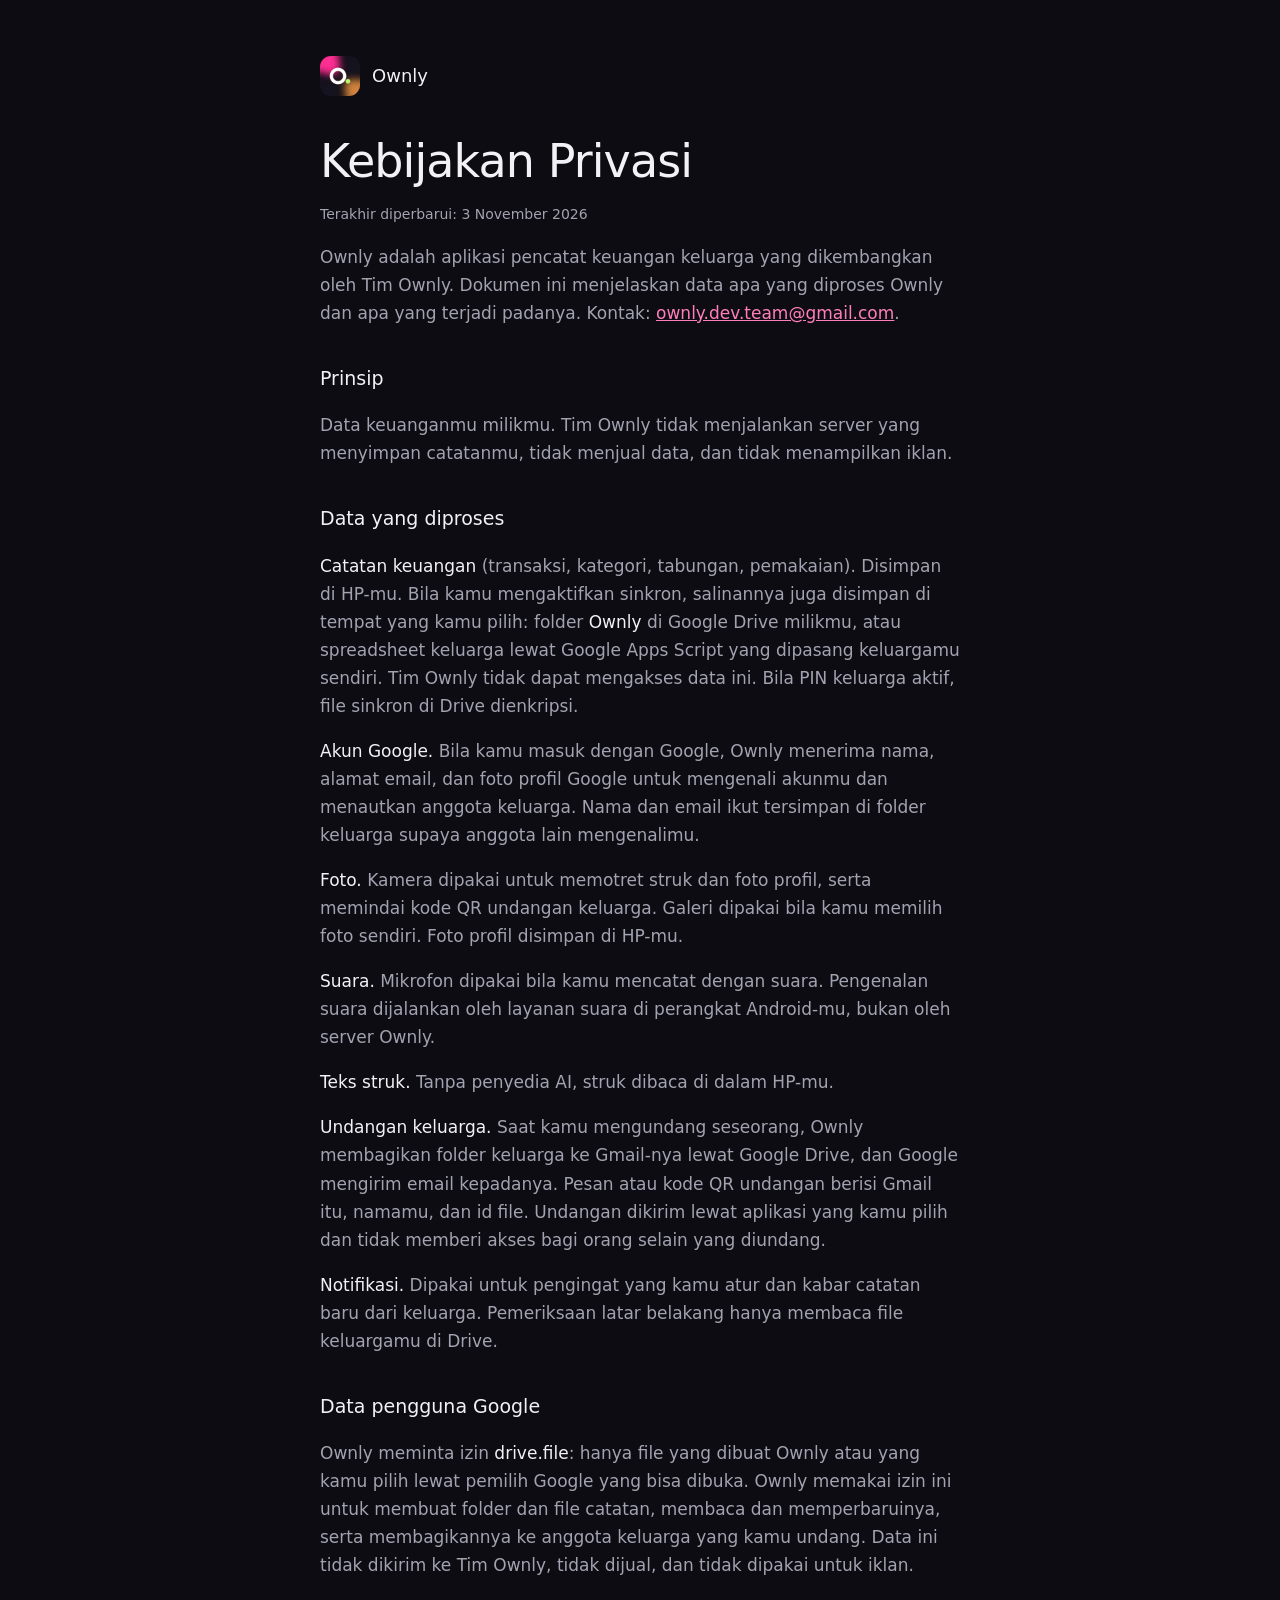
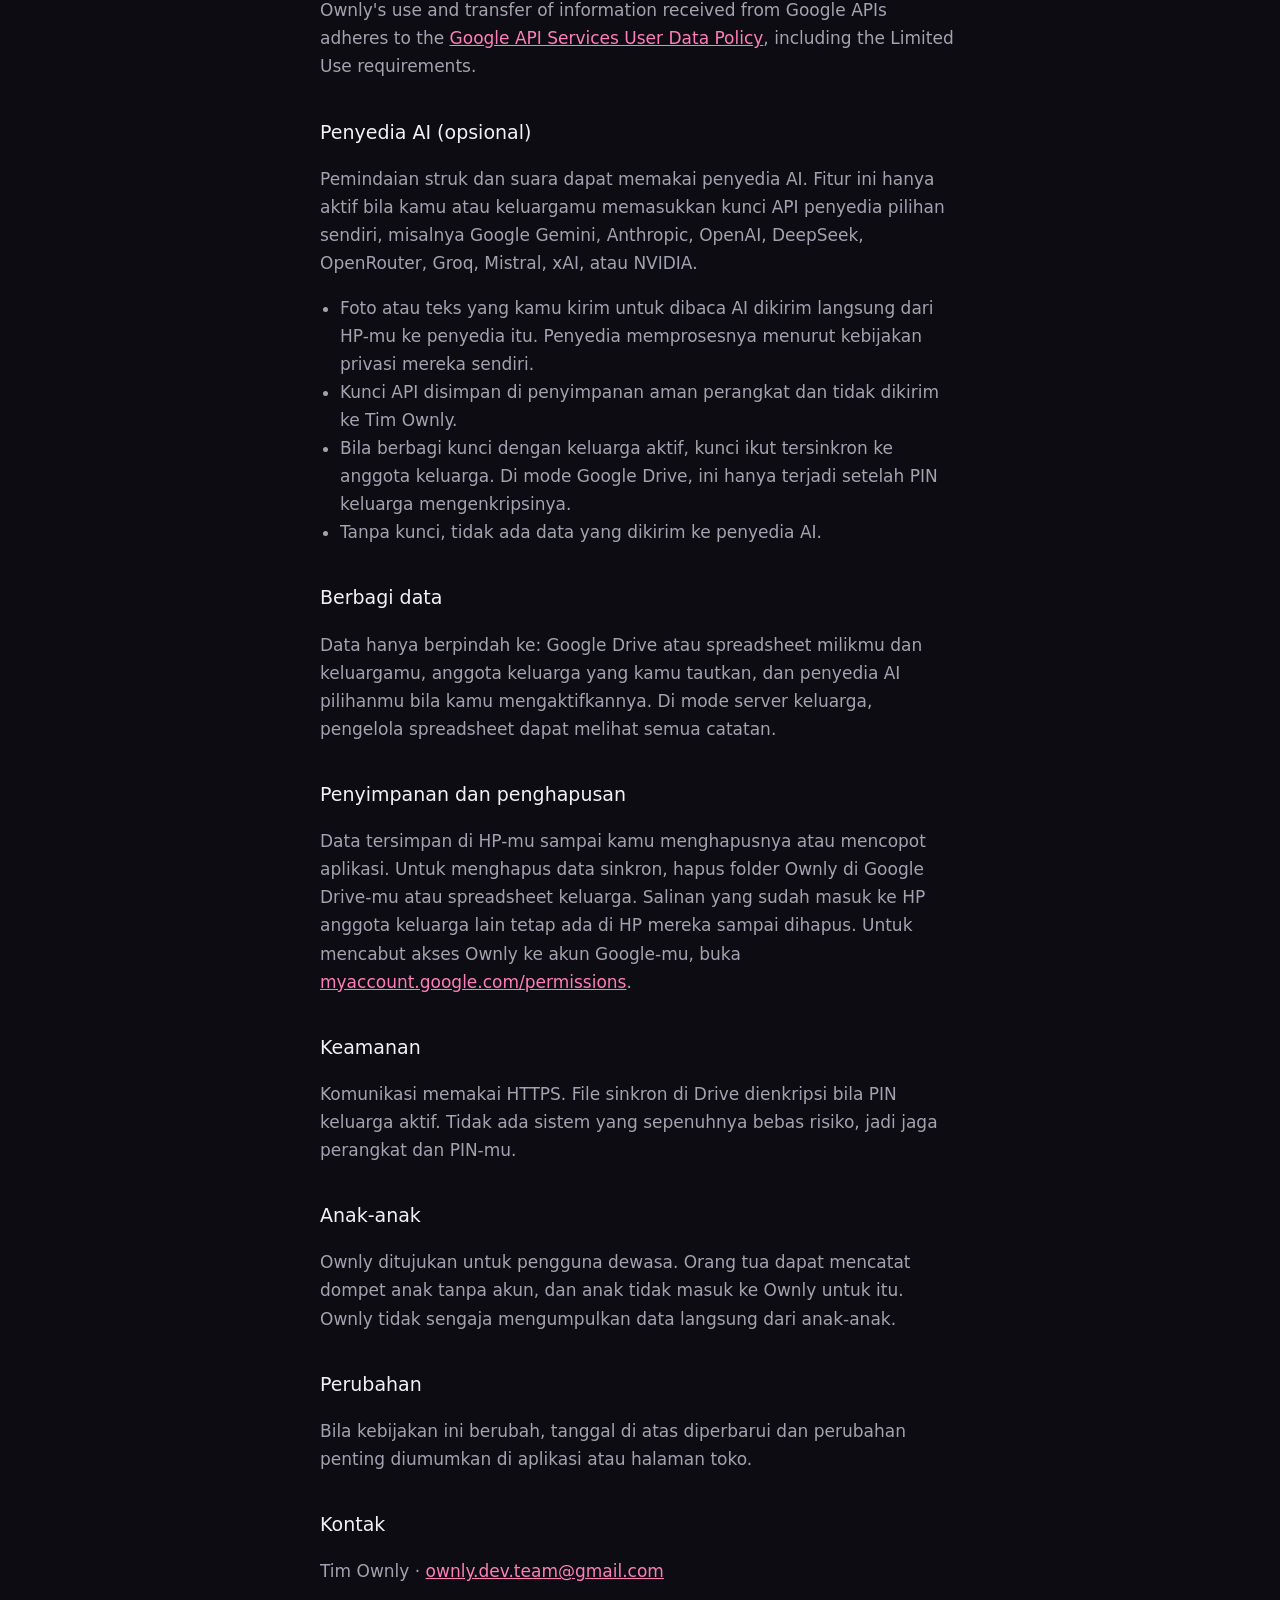
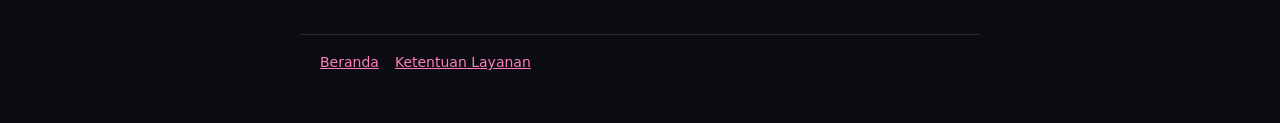
==== ownly/privacy/index.html @ ab2891a3 "Halaman publik Ownly: beranda, kebijakan privasi, ketentuan layanan Co-Authored-By: Claude Opus 5.5 " ====
<!doctype html>
<html lang="id">
<head>
<meta charset="utf-8">
<meta name="viewport" content="width=device-width, initial-scale=1">
<title>Kebijakan Privasi Ownly</title>
<link rel="icon" href="../logo.png">
<link rel="stylesheet" href="../style.css">
</head>
<body>
<main>
  <a class="brand" href="../"><img src="../logo.png" alt="">Ownly</a>
  <h1 style="margin-top:40px">Kebijakan Privasi</h1>
  <p class="updated">Terakhir diperbarui: 3 November 2026</p>
  <p>Ownly adalah aplikasi pencatat keuangan keluarga yang dikembangkan oleh Tim Ownly. Dokumen ini menjelaskan data apa yang diproses Ownly dan apa yang terjadi padanya. Kontak: <a href="mailto:ownly.dev.team@gmail.com">ownly.dev.team@gmail.com</a>.</p>

  <h2>Prinsip</h2>
  <p>Data keuanganmu milikmu. Tim Ownly tidak menjalankan server yang menyimpan catatanmu, tidak menjual data, dan tidak menampilkan iklan.</p>

  <h2>Data yang diproses</h2>
  <p><strong>Catatan keuangan</strong> (transaksi, kategori, tabungan, pemakaian). Disimpan di HP-mu. Bila kamu mengaktifkan sinkron, salinannya juga disimpan di tempat yang kamu pilih: folder <strong>Ownly</strong> di Google Drive milikmu, atau spreadsheet keluarga lewat Google Apps Script yang dipasang keluargamu sendiri. Tim Ownly tidak dapat mengakses data ini. Bila PIN keluarga aktif, file sinkron di Drive dienkripsi.</p>
  <p><strong>Akun Google.</strong> Bila kamu masuk dengan Google, Ownly menerima nama, alamat email, dan foto profil Google untuk mengenali akunmu dan menautkan anggota keluarga. Nama dan email ikut tersimpan di folder keluarga supaya anggota lain mengenalimu.</p>
  <p><strong>Foto.</strong> Kamera dipakai untuk memotret struk dan foto profil, serta memindai kode QR undangan keluarga. Galeri dipakai bila kamu memilih foto sendiri. Foto profil disimpan di HP-mu.</p>
  <p><strong>Suara.</strong> Mikrofon dipakai bila kamu mencatat dengan suara. Pengenalan suara dijalankan oleh layanan suara di perangkat Android-mu, bukan oleh server Ownly.</p>
  <p><strong>Teks struk.</strong> Tanpa penyedia AI, struk dibaca di dalam HP-mu.</p>
  <p><strong>Undangan keluarga.</strong> Saat kamu mengundang seseorang, Ownly membagikan folder keluarga ke Gmail-nya lewat Google Drive, dan Google mengirim email kepadanya. Pesan atau kode QR undangan berisi Gmail itu, namamu, dan id file. Undangan dikirim lewat aplikasi yang kamu pilih dan tidak memberi akses bagi orang selain yang diundang.</p>
  <p><strong>Notifikasi.</strong> Dipakai untuk pengingat yang kamu atur dan kabar catatan baru dari keluarga. Pemeriksaan latar belakang hanya membaca file keluargamu di Drive.</p>

  <h2>Data pengguna Google</h2>
  <p>Ownly meminta izin <strong>drive.file</strong>: hanya file yang dibuat Ownly atau yang kamu pilih lewat pemilih Google yang bisa dibuka. Ownly memakai izin ini untuk membuat folder dan file catatan, membaca dan memperbaruinya, serta membagikannya ke anggota keluarga yang kamu undang. Data ini tidak dikirim ke Tim Ownly, tidak dijual, dan tidak dipakai untuk iklan.</p>
  <p lang="en">Ownly's use and transfer of information received from Google APIs adheres to the <a href="https://developers.google.com/terms/api-services-user-data-policy">Google API Services User Data Policy</a>, including the Limited Use requirements.</p>

  <h2>Penyedia AI (opsional)</h2>
  <p>Pemindaian struk dan suara dapat memakai penyedia AI. Fitur ini hanya aktif bila kamu atau keluargamu memasukkan kunci API penyedia pilihan sendiri, misalnya Google Gemini, Anthropic, OpenAI, DeepSeek, OpenRouter, Groq, Mistral, xAI, atau NVIDIA.</p>
  <ul>
    <li>Foto atau teks yang kamu kirim untuk dibaca AI dikirim langsung dari HP-mu ke penyedia itu. Penyedia memprosesnya menurut kebijakan privasi mereka sendiri.</li>
    <li>Kunci API disimpan di penyimpanan aman perangkat dan tidak dikirim ke Tim Ownly.</li>
    <li>Bila berbagi kunci dengan keluarga aktif, kunci ikut tersinkron ke anggota keluarga. Di mode Google Drive, ini hanya terjadi setelah PIN keluarga mengenkripsinya.</li>
    <li>Tanpa kunci, tidak ada data yang dikirim ke penyedia AI.</li>
  </ul>

  <h2>Berbagi data</h2>
  <p>Data hanya berpindah ke: Google Drive atau spreadsheet milikmu dan keluargamu, anggota keluarga yang kamu tautkan, dan penyedia AI pilihanmu bila kamu mengaktifkannya. Di mode server keluarga, pengelola spreadsheet dapat melihat semua catatan.</p>

  <h2>Penyimpanan dan penghapusan</h2>
  <p>Data tersimpan di HP-mu sampai kamu menghapusnya atau mencopot aplikasi. Untuk menghapus data sinkron, hapus folder Ownly di Google Drive-mu atau spreadsheet keluarga. Salinan yang sudah masuk ke HP anggota keluarga lain tetap ada di HP mereka sampai dihapus. Untuk mencabut akses Ownly ke akun Google-mu, buka <a href="https://myaccount.google.com/permissions">myaccount.google.com/permissions</a>.</p>

  <h2>Keamanan</h2>
  <p>Komunikasi memakai HTTPS. File sinkron di Drive dienkripsi bila PIN keluarga aktif. Tidak ada sistem yang sepenuhnya bebas risiko, jadi jaga perangkat dan PIN-mu.</p>

  <h2>Anak-anak</h2>
  <p>Ownly ditujukan untuk pengguna dewasa. Orang tua dapat mencatat dompet anak tanpa akun, dan anak tidak masuk ke Ownly untuk itu. Ownly tidak sengaja mengumpulkan data langsung dari anak-anak.</p>

  <h2>Perubahan</h2>
  <p>Bila kebijakan ini berubah, tanggal di atas diperbarui dan perubahan penting diumumkan di aplikasi atau halaman toko.</p>

  <h2>Kontak</h2>
  <p>Tim Ownly · <a href="mailto:ownly.dev.team@gmail.com">ownly.dev.team@gmail.com</a></p>
</main>
<footer>
  <a href="../">Beranda</a><a href="../terms/">Ketentuan Layanan</a>
</footer>
</body>
</html>
---- ownly/style.css ----
:root {
  --ground: #0C0C12;
  --card: #16161F;
  --text: #F2F1F6;
  --muted: #A3A2B0;
  --line: #2A2A36;
  --accent: #FF7EB9;
}
* { box-sizing: border-box; }
body { margin: 0; background: var(--ground); color: var(--text); font: 300 17px/1.65 'Inter Tight', system-ui, -apple-system, 'Segoe UI', Roboto, sans-serif; }
main, footer { max-width: 680px; margin: 0 auto; padding: 0 20px; }
main { padding-top: 56px; padding-bottom: 32px; }
.brand { display: flex; align-items: center; gap: 12px; color: var(--text); text-decoration: none; font-weight: 500; font-size: 18px; }
.brand img { width: 40px; height: 40px; border-radius: 11px; }
.kicker { color: var(--accent); font-size: 14px; font-weight: 500; margin: 40px 0 0; }
h1 { font-weight: 300; font-size: clamp(34px, 8vw, 46px); line-height: 1.1; letter-spacing: -0.02em; margin: 8px 0 16px; }
h2 { font-weight: 500; font-size: 19px; margin: 36px 0 8px; }
p, li { color: var(--muted); }
strong { color: var(--text); font-weight: 500; }
ul { padding-left: 20px; }
a { color: var(--accent); }
.card { background: var(--card); border-radius: 24px; padding: 8px 22px 16px; margin-top: 24px; }
.card h2 { margin-top: 16px; }
.updated { font-size: 14px; }
footer { padding-top: 16px; padding-bottom: 48px; border-top: 1px solid var(--line); font-size: 14px; color: var(--muted); }
footer a { margin-right: 16px; }
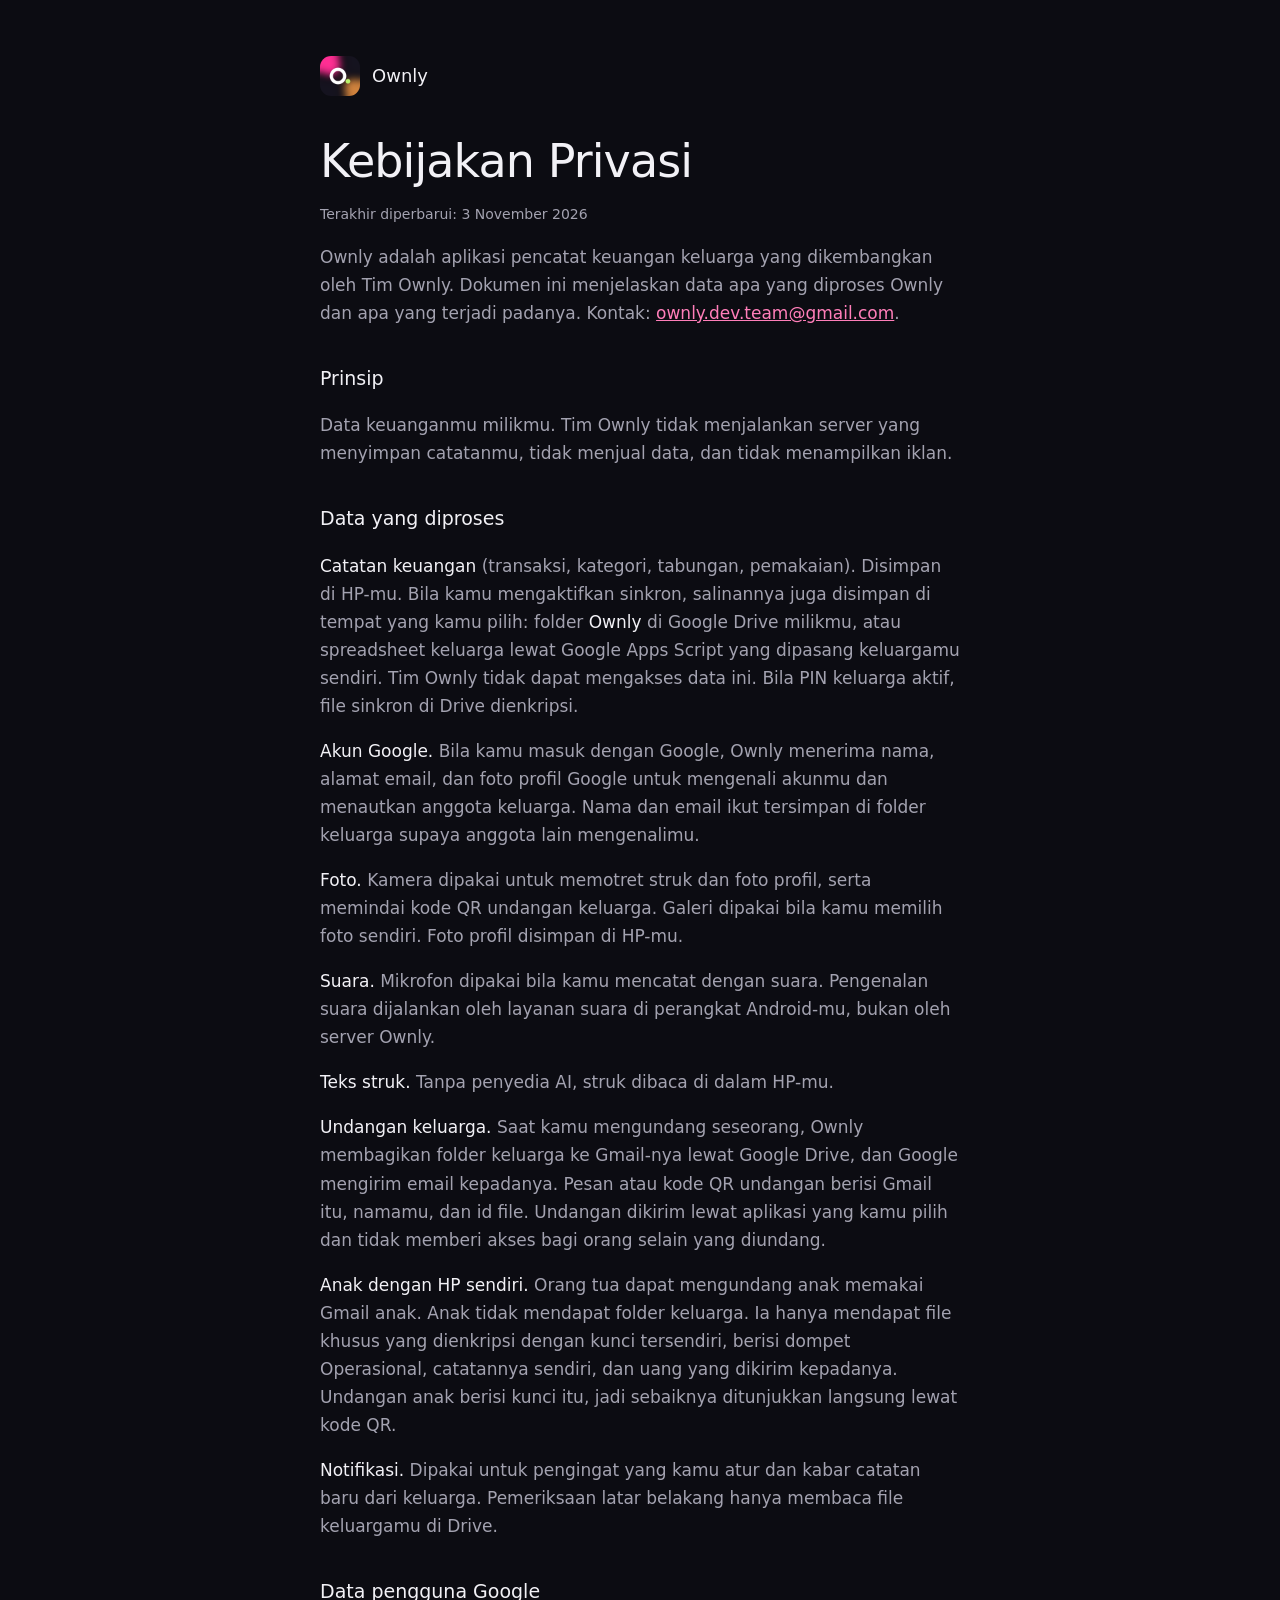
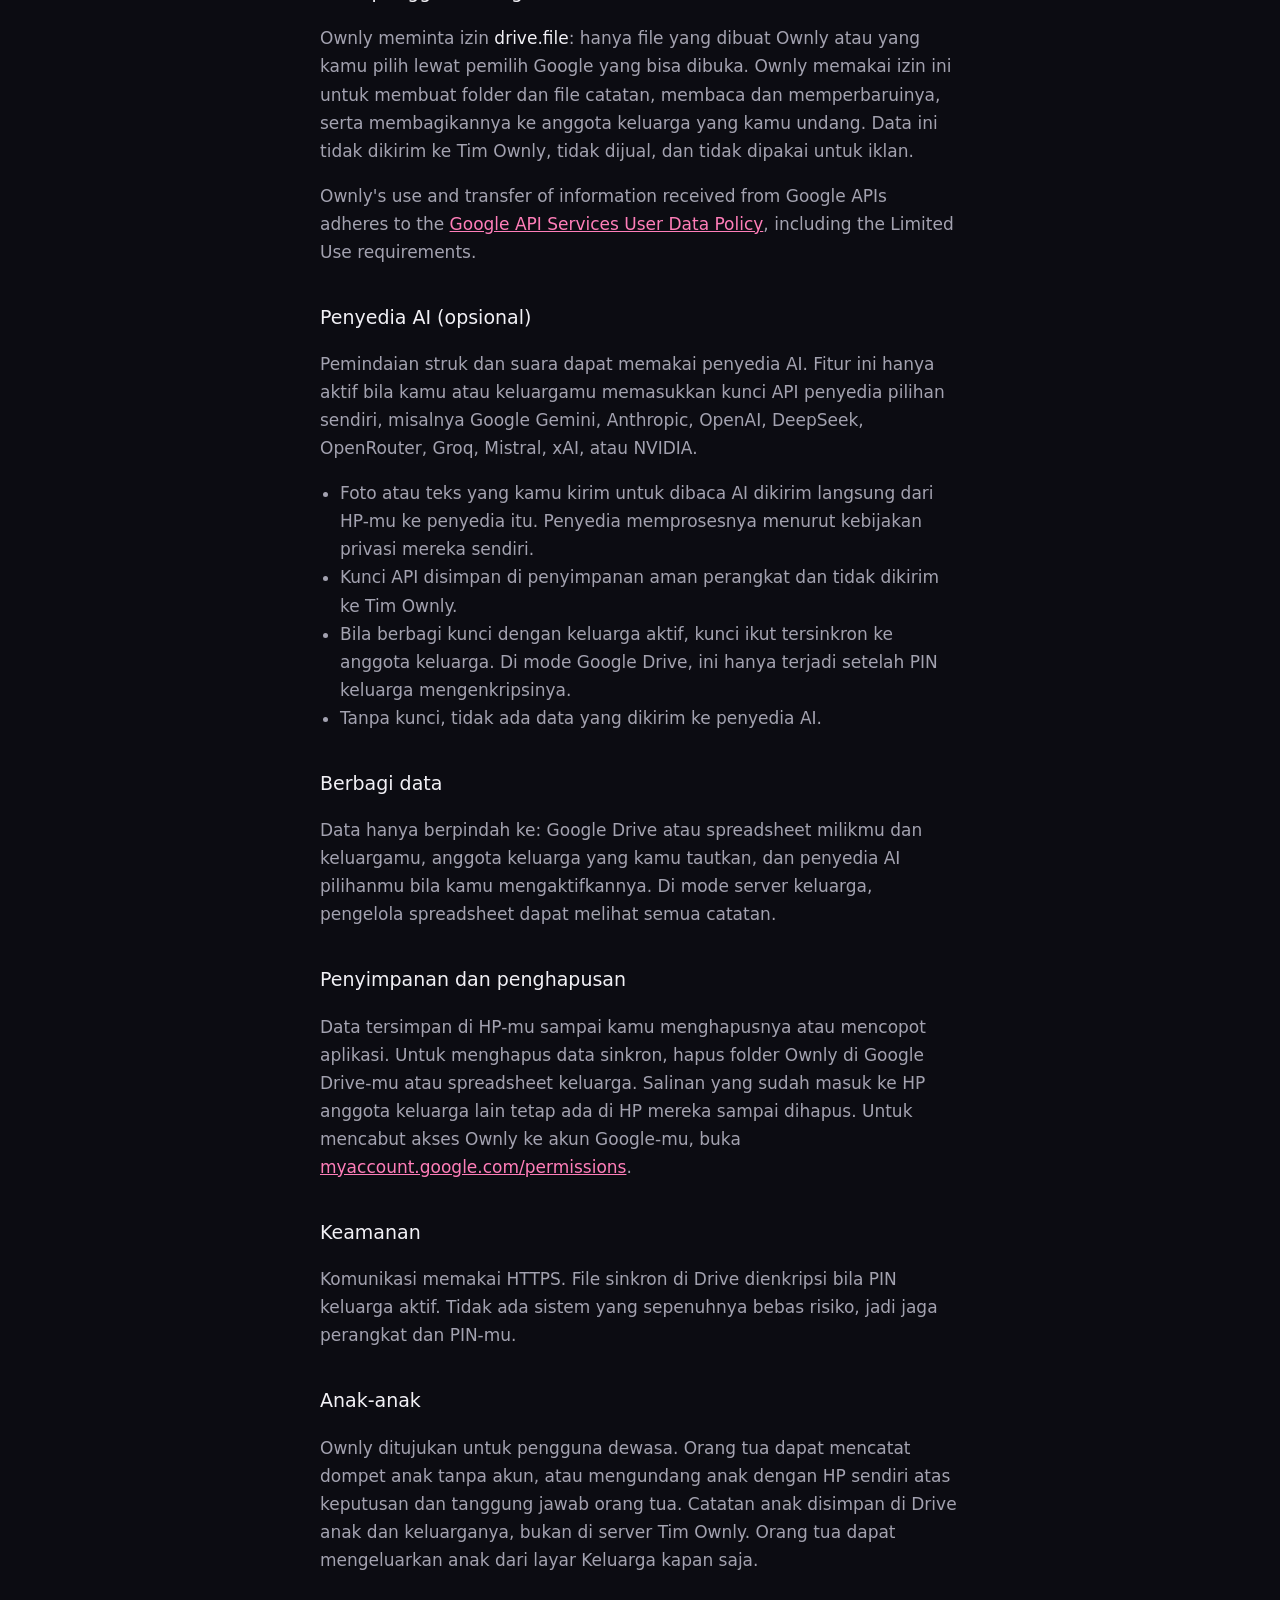
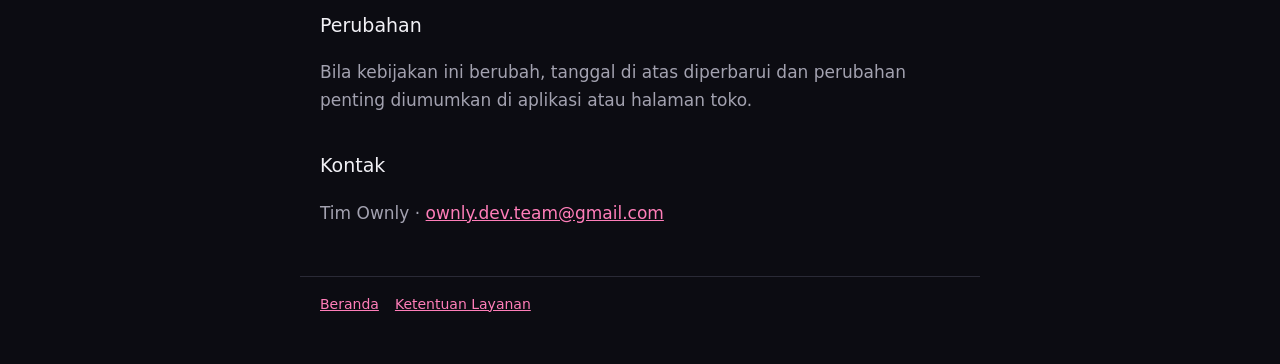
==== commit 198b607c: "Privasi: anak dengan HP sendiri Co-Authored-By: Claude Opus 5.5 <noreply@anthropic.com>" ====
--- a/ownly/privacy/index.html
+++ b/ownly/privacy/index.html
@@ -24,6 +24,7 @@
   <p><strong>Suara.</strong> Mikrofon dipakai bila kamu mencatat dengan suara. Pengenalan suara dijalankan oleh layanan suara di perangkat Android-mu, bukan oleh server Ownly.</p>
   <p><strong>Teks struk.</strong> Tanpa penyedia AI, struk dibaca di dalam HP-mu.</p>
   <p><strong>Undangan keluarga.</strong> Saat kamu mengundang seseorang, Ownly membagikan folder keluarga ke Gmail-nya lewat Google Drive, dan Google mengirim email kepadanya. Pesan atau kode QR undangan berisi Gmail itu, namamu, dan id file. Undangan dikirim lewat aplikasi yang kamu pilih dan tidak memberi akses bagi orang selain yang diundang.</p>
+  <p><strong>Anak dengan HP sendiri.</strong> Orang tua dapat mengundang anak memakai Gmail anak. Anak tidak mendapat folder keluarga. Ia hanya mendapat file khusus yang dienkripsi dengan kunci tersendiri, berisi dompet Operasional, catatannya sendiri, dan uang yang dikirim kepadanya. Undangan anak berisi kunci itu, jadi sebaiknya ditunjukkan langsung lewat kode QR.</p>
   <p><strong>Notifikasi.</strong> Dipakai untuk pengingat yang kamu atur dan kabar catatan baru dari keluarga. Pemeriksaan latar belakang hanya membaca file keluargamu di Drive.</p>
 
   <h2>Data pengguna Google</h2>
@@ -49,7 +50,7 @@
   <p>Komunikasi memakai HTTPS. File sinkron di Drive dienkripsi bila PIN keluarga aktif. Tidak ada sistem yang sepenuhnya bebas risiko, jadi jaga perangkat dan PIN-mu.</p>
 
   <h2>Anak-anak</h2>
-  <p>Ownly ditujukan untuk pengguna dewasa. Orang tua dapat mencatat dompet anak tanpa akun, dan anak tidak masuk ke Ownly untuk itu. Ownly tidak sengaja mengumpulkan data langsung dari anak-anak.</p>
+  <p>Ownly ditujukan untuk pengguna dewasa. Orang tua dapat mencatat dompet anak tanpa akun, atau mengundang anak dengan HP sendiri atas keputusan dan tanggung jawab orang tua. Catatan anak disimpan di Drive anak dan keluarganya, bukan di server Tim Ownly. Orang tua dapat mengeluarkan anak dari layar Keluarga kapan saja.</p>
 
   <h2>Perubahan</h2>
   <p>Bila kebijakan ini berubah, tanggal di atas diperbarui dan perubahan penting diumumkan di aplikasi atau halaman toko.</p>
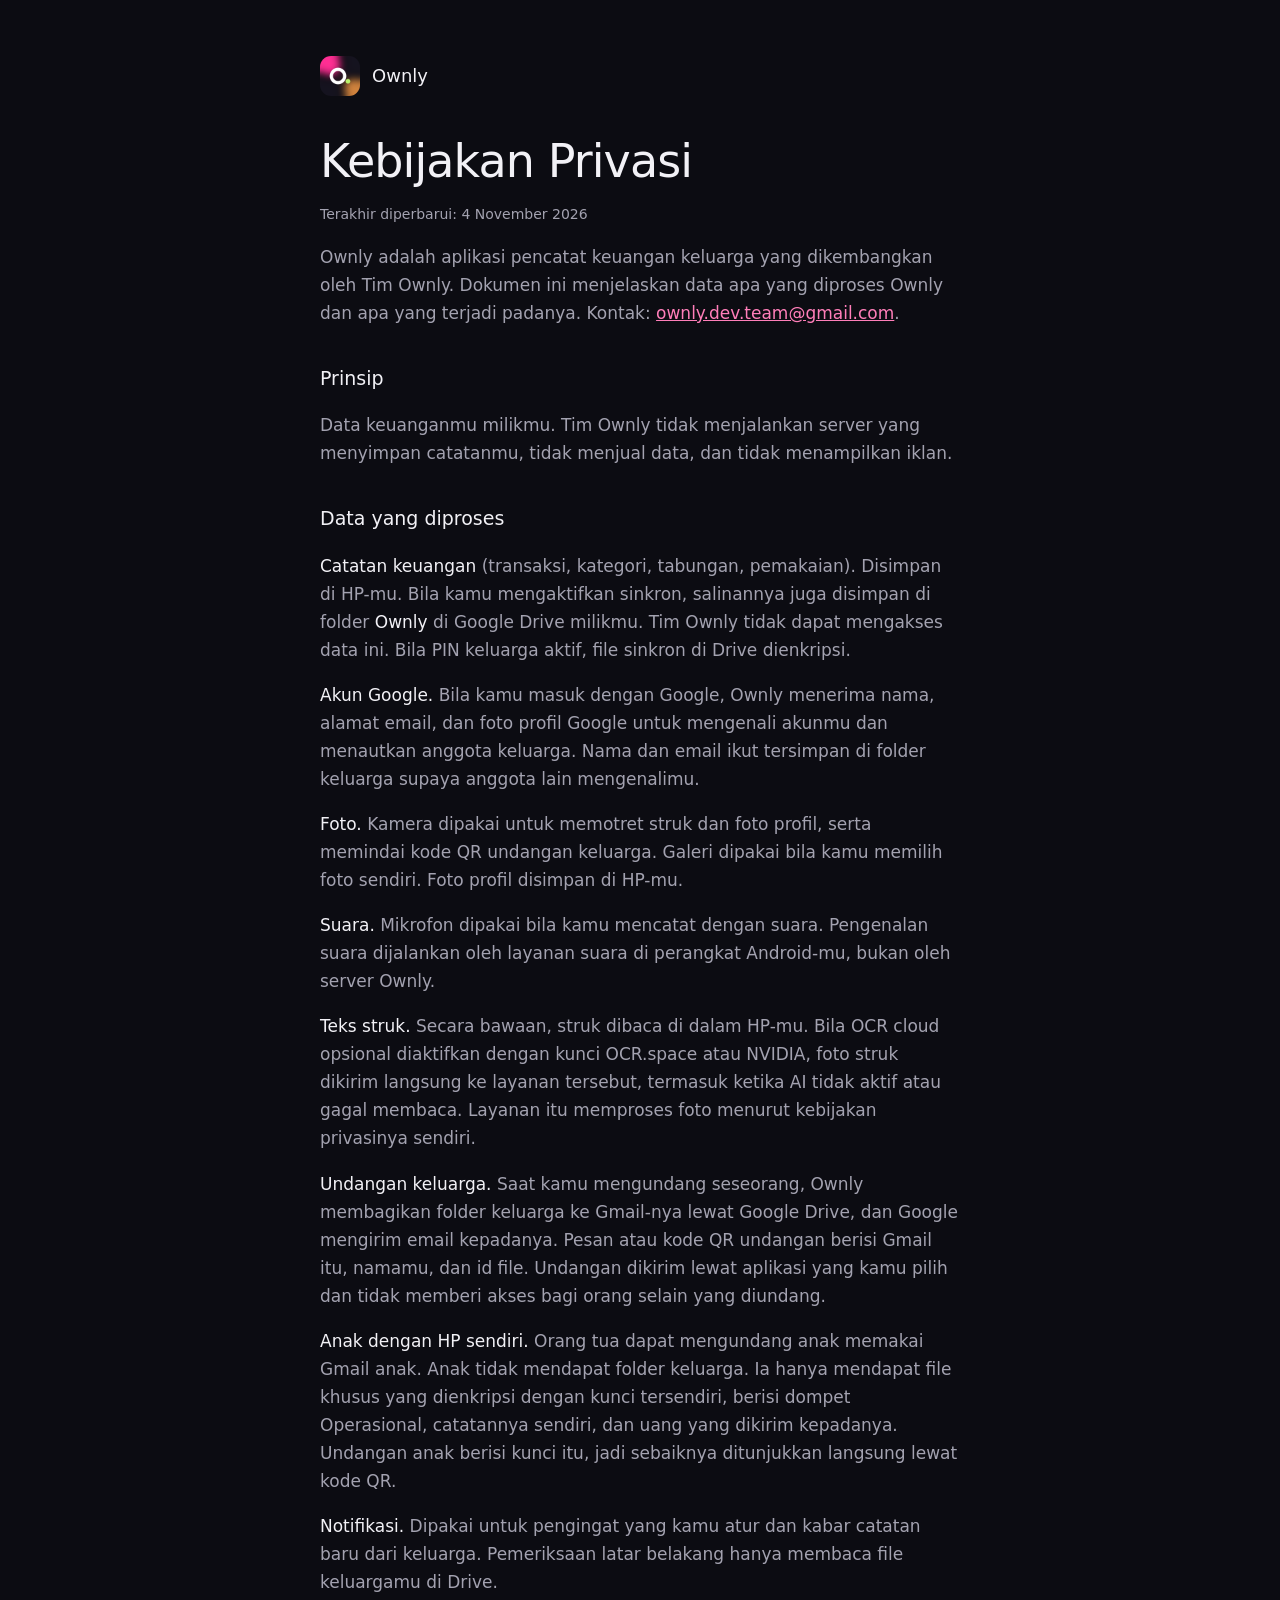
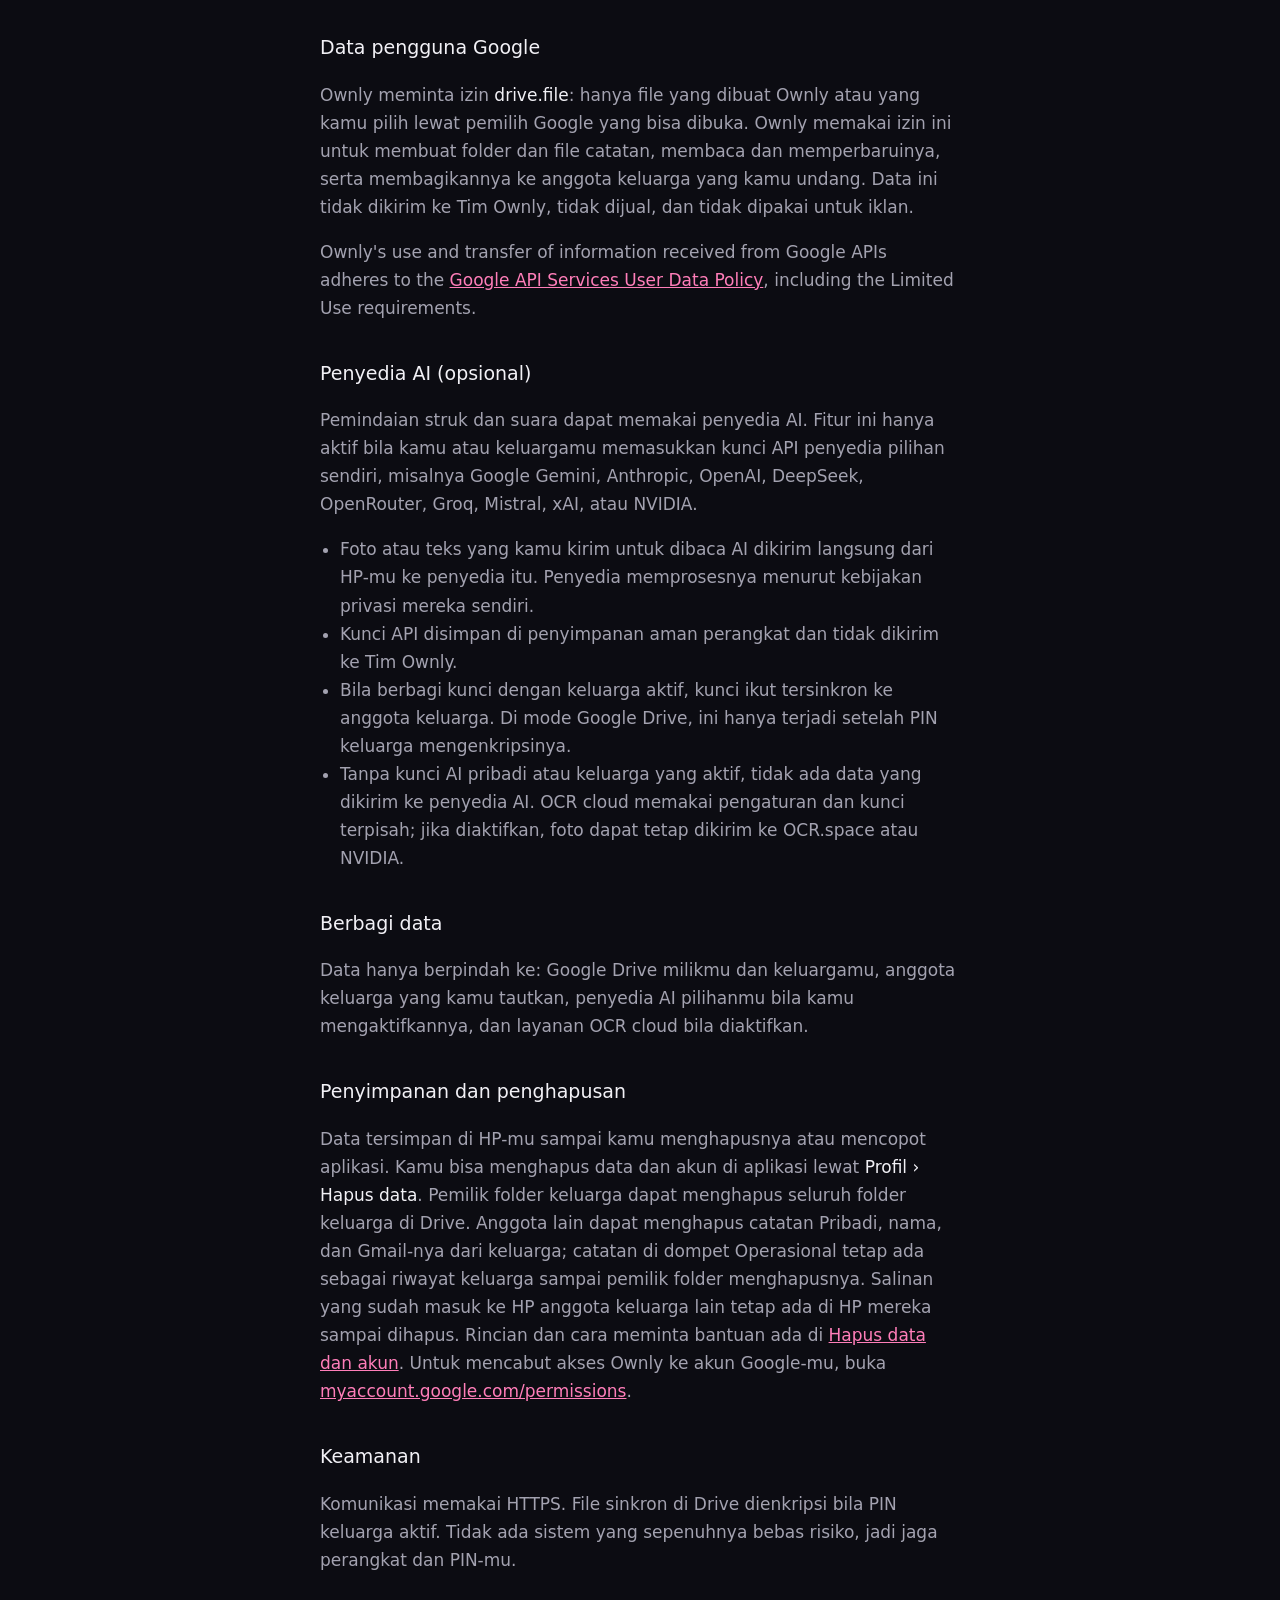
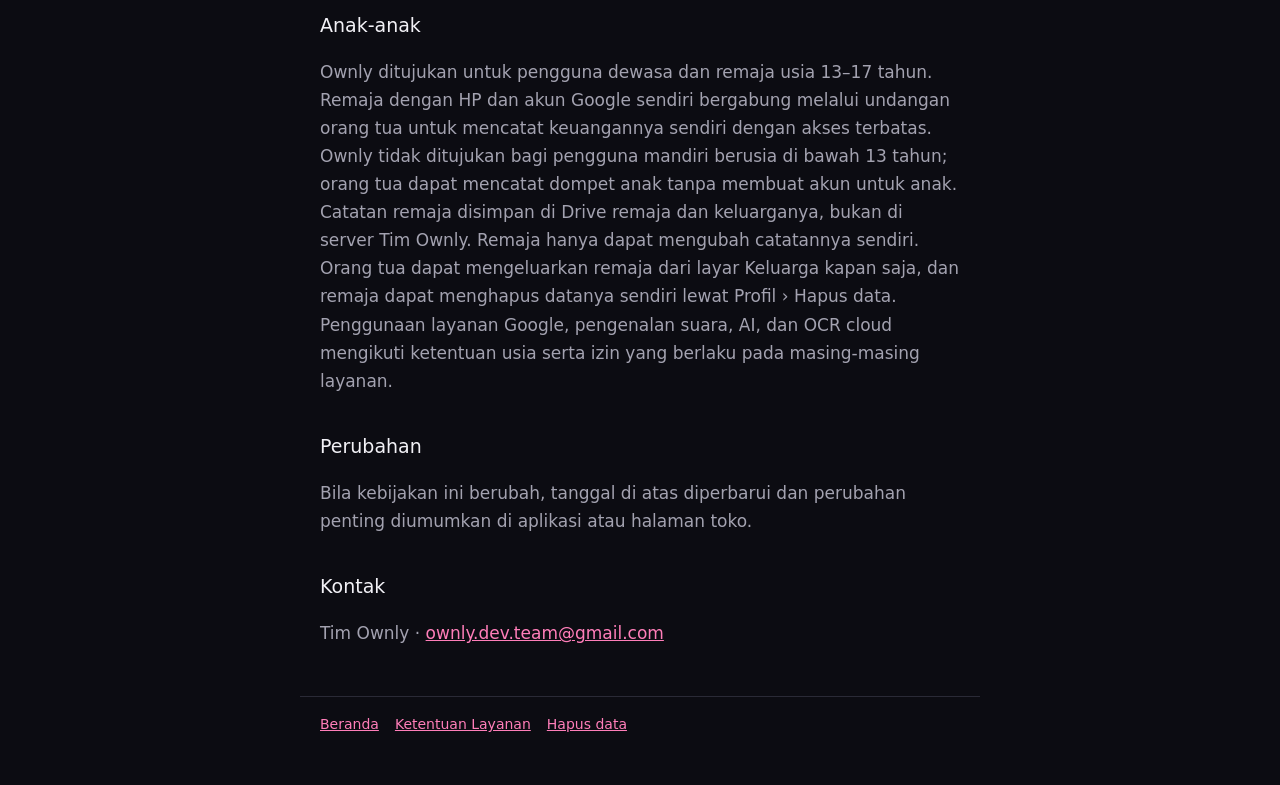
==== commit 0587fbd3: "Privasi diperbarui dan halaman Hapus data baru Kebijakan privasi kini memuat OCR cloud, usia 13-17 t" ====
--- a/ownly/privacy/index.html
+++ b/ownly/privacy/index.html
@@ -11,18 +11,18 @@
 <main>
   <a class="brand" href="../"><img src="../logo.png" alt="">Ownly</a>
   <h1 style="margin-top:40px">Kebijakan Privasi</h1>
-  <p class="updated">Terakhir diperbarui: 3 November 2026</p>
+  <p class="updated">Terakhir diperbarui: 4 November 2026</p>
   <p>Ownly adalah aplikasi pencatat keuangan keluarga yang dikembangkan oleh Tim Ownly. Dokumen ini menjelaskan data apa yang diproses Ownly dan apa yang terjadi padanya. Kontak: <a href="mailto:ownly.dev.team@gmail.com">ownly.dev.team@gmail.com</a>.</p>
 
   <h2>Prinsip</h2>
   <p>Data keuanganmu milikmu. Tim Ownly tidak menjalankan server yang menyimpan catatanmu, tidak menjual data, dan tidak menampilkan iklan.</p>
 
   <h2>Data yang diproses</h2>
-  <p><strong>Catatan keuangan</strong> (transaksi, kategori, tabungan, pemakaian). Disimpan di HP-mu. Bila kamu mengaktifkan sinkron, salinannya juga disimpan di tempat yang kamu pilih: folder <strong>Ownly</strong> di Google Drive milikmu, atau spreadsheet keluarga lewat Google Apps Script yang dipasang keluargamu sendiri. Tim Ownly tidak dapat mengakses data ini. Bila PIN keluarga aktif, file sinkron di Drive dienkripsi.</p>
+  <p><strong>Catatan keuangan</strong> (transaksi, kategori, tabungan, pemakaian). Disimpan di HP-mu. Bila kamu mengaktifkan sinkron, salinannya juga disimpan di folder <strong>Ownly</strong> di Google Drive milikmu. Tim Ownly tidak dapat mengakses data ini. Bila PIN keluarga aktif, file sinkron di Drive dienkripsi.</p>
   <p><strong>Akun Google.</strong> Bila kamu masuk dengan Google, Ownly menerima nama, alamat email, dan foto profil Google untuk mengenali akunmu dan menautkan anggota keluarga. Nama dan email ikut tersimpan di folder keluarga supaya anggota lain mengenalimu.</p>
   <p><strong>Foto.</strong> Kamera dipakai untuk memotret struk dan foto profil, serta memindai kode QR undangan keluarga. Galeri dipakai bila kamu memilih foto sendiri. Foto profil disimpan di HP-mu.</p>
   <p><strong>Suara.</strong> Mikrofon dipakai bila kamu mencatat dengan suara. Pengenalan suara dijalankan oleh layanan suara di perangkat Android-mu, bukan oleh server Ownly.</p>
-  <p><strong>Teks struk.</strong> Tanpa penyedia AI, struk dibaca di dalam HP-mu.</p>
+  <p><strong>Teks struk.</strong> Secara bawaan, struk dibaca di dalam HP-mu. Bila OCR cloud opsional diaktifkan dengan kunci OCR.space atau NVIDIA, foto struk dikirim langsung ke layanan tersebut, termasuk ketika AI tidak aktif atau gagal membaca. Layanan itu memproses foto menurut kebijakan privasinya sendiri.</p>
   <p><strong>Undangan keluarga.</strong> Saat kamu mengundang seseorang, Ownly membagikan folder keluarga ke Gmail-nya lewat Google Drive, dan Google mengirim email kepadanya. Pesan atau kode QR undangan berisi Gmail itu, namamu, dan id file. Undangan dikirim lewat aplikasi yang kamu pilih dan tidak memberi akses bagi orang selain yang diundang.</p>
   <p><strong>Anak dengan HP sendiri.</strong> Orang tua dapat mengundang anak memakai Gmail anak. Anak tidak mendapat folder keluarga. Ia hanya mendapat file khusus yang dienkripsi dengan kunci tersendiri, berisi dompet Operasional, catatannya sendiri, dan uang yang dikirim kepadanya. Undangan anak berisi kunci itu, jadi sebaiknya ditunjukkan langsung lewat kode QR.</p>
   <p><strong>Notifikasi.</strong> Dipakai untuk pengingat yang kamu atur dan kabar catatan baru dari keluarga. Pemeriksaan latar belakang hanya membaca file keluargamu di Drive.</p>
@@ -37,20 +37,20 @@
     <li>Foto atau teks yang kamu kirim untuk dibaca AI dikirim langsung dari HP-mu ke penyedia itu. Penyedia memprosesnya menurut kebijakan privasi mereka sendiri.</li>
     <li>Kunci API disimpan di penyimpanan aman perangkat dan tidak dikirim ke Tim Ownly.</li>
     <li>Bila berbagi kunci dengan keluarga aktif, kunci ikut tersinkron ke anggota keluarga. Di mode Google Drive, ini hanya terjadi setelah PIN keluarga mengenkripsinya.</li>
-    <li>Tanpa kunci, tidak ada data yang dikirim ke penyedia AI.</li>
+    <li>Tanpa kunci AI pribadi atau keluarga yang aktif, tidak ada data yang dikirim ke penyedia AI. OCR cloud memakai pengaturan dan kunci terpisah; jika diaktifkan, foto dapat tetap dikirim ke OCR.space atau NVIDIA.</li>
   </ul>
 
   <h2>Berbagi data</h2>
-  <p>Data hanya berpindah ke: Google Drive atau spreadsheet milikmu dan keluargamu, anggota keluarga yang kamu tautkan, dan penyedia AI pilihanmu bila kamu mengaktifkannya. Di mode server keluarga, pengelola spreadsheet dapat melihat semua catatan.</p>
+  <p>Data hanya berpindah ke: Google Drive milikmu dan keluargamu, anggota keluarga yang kamu tautkan, penyedia AI pilihanmu bila kamu mengaktifkannya, dan layanan OCR cloud bila diaktifkan.</p>
 
   <h2>Penyimpanan dan penghapusan</h2>
-  <p>Data tersimpan di HP-mu sampai kamu menghapusnya atau mencopot aplikasi. Untuk menghapus data sinkron, hapus folder Ownly di Google Drive-mu atau spreadsheet keluarga. Salinan yang sudah masuk ke HP anggota keluarga lain tetap ada di HP mereka sampai dihapus. Untuk mencabut akses Ownly ke akun Google-mu, buka <a href="https://myaccount.google.com/permissions">myaccount.google.com/permissions</a>.</p>
+  <p>Data tersimpan di HP-mu sampai kamu menghapusnya atau mencopot aplikasi. Kamu bisa menghapus data dan akun di aplikasi lewat <strong>Profil › Hapus data</strong>. Pemilik folder keluarga dapat menghapus seluruh folder keluarga di Drive. Anggota lain dapat menghapus catatan Pribadi, nama, dan Gmail-nya dari keluarga; catatan di dompet Operasional tetap ada sebagai riwayat keluarga sampai pemilik folder menghapusnya. Salinan yang sudah masuk ke HP anggota keluarga lain tetap ada di HP mereka sampai dihapus. Rincian dan cara meminta bantuan ada di <a href="../hapus-data/">Hapus data dan akun</a>. Untuk mencabut akses Ownly ke akun Google-mu, buka <a href="https://myaccount.google.com/permissions">myaccount.google.com/permissions</a>.</p>
 
   <h2>Keamanan</h2>
   <p>Komunikasi memakai HTTPS. File sinkron di Drive dienkripsi bila PIN keluarga aktif. Tidak ada sistem yang sepenuhnya bebas risiko, jadi jaga perangkat dan PIN-mu.</p>
 
   <h2>Anak-anak</h2>
-  <p>Ownly ditujukan untuk pengguna dewasa. Orang tua dapat mencatat dompet anak tanpa akun, atau mengundang anak dengan HP sendiri atas keputusan dan tanggung jawab orang tua. Catatan anak disimpan di Drive anak dan keluarganya, bukan di server Tim Ownly. Orang tua dapat mengeluarkan anak dari layar Keluarga kapan saja.</p>
+  <p>Ownly ditujukan untuk pengguna dewasa dan remaja usia 13–17 tahun. Remaja dengan HP dan akun Google sendiri bergabung melalui undangan orang tua untuk mencatat keuangannya sendiri dengan akses terbatas. Ownly tidak ditujukan bagi pengguna mandiri berusia di bawah 13 tahun; orang tua dapat mencatat dompet anak tanpa membuat akun untuk anak. Catatan remaja disimpan di Drive remaja dan keluarganya, bukan di server Tim Ownly. Remaja hanya dapat mengubah catatannya sendiri. Orang tua dapat mengeluarkan remaja dari layar Keluarga kapan saja, dan remaja dapat menghapus datanya sendiri lewat Profil › Hapus data. Penggunaan layanan Google, pengenalan suara, AI, dan OCR cloud mengikuti ketentuan usia serta izin yang berlaku pada masing-masing layanan.</p>
 
   <h2>Perubahan</h2>
   <p>Bila kebijakan ini berubah, tanggal di atas diperbarui dan perubahan penting diumumkan di aplikasi atau halaman toko.</p>
@@ -59,7 +59,7 @@
   <p>Tim Ownly · <a href="mailto:ownly.dev.team@gmail.com">ownly.dev.team@gmail.com</a></p>
 </main>
 <footer>
-  <a href="../">Beranda</a><a href="../terms/">Ketentuan Layanan</a>
+  <a href="../">Beranda</a><a href="../terms/">Ketentuan Layanan</a><a href="../hapus-data/">Hapus data</a>
 </footer>
 </body>
 </html>
